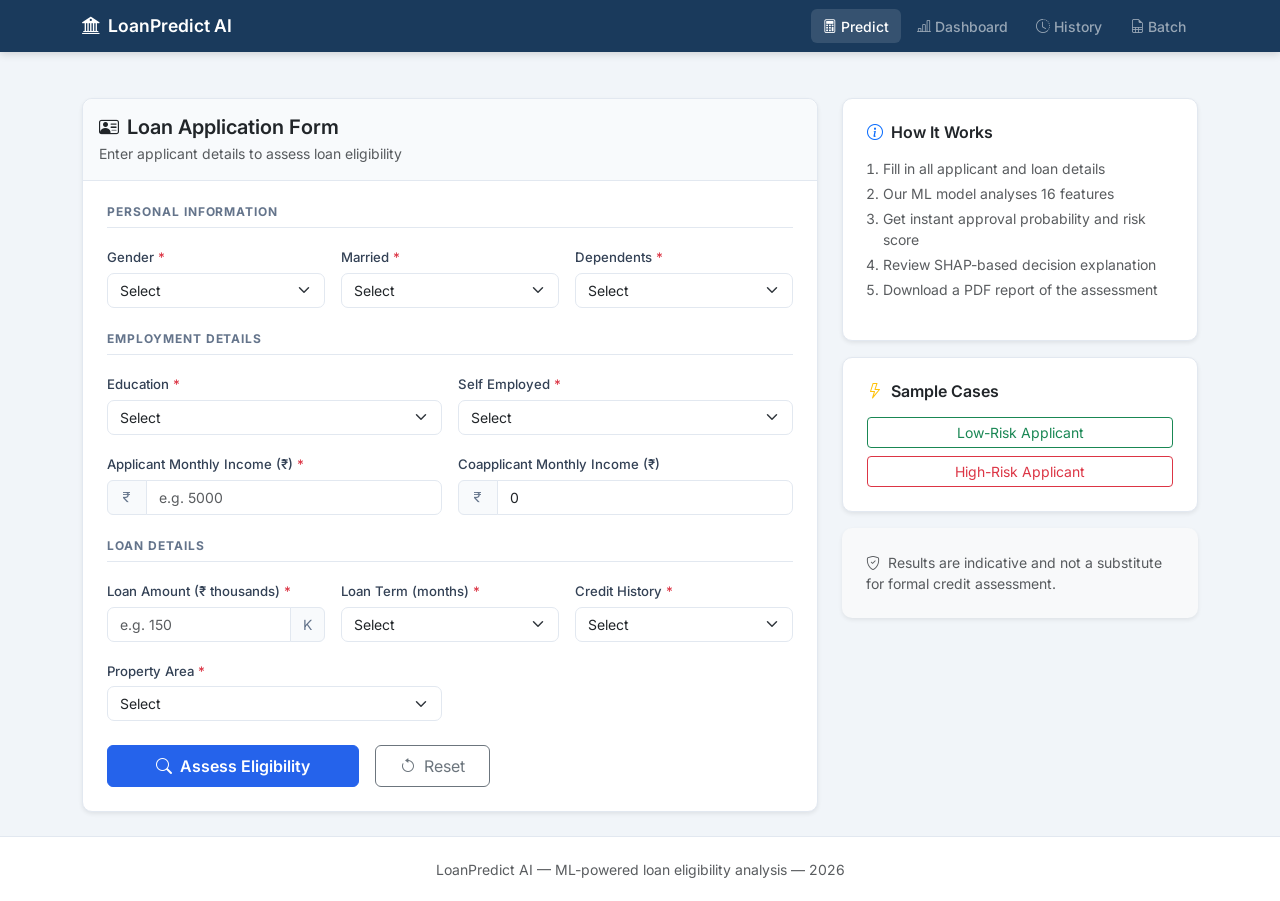
==== frontend/index.html @ b9962c77 "Initial production ML project: Loan Default Prediction - 8-model ML pipeline (LR, DT, RF, KNN, SVM, " ====
<!DOCTYPE html>
<html lang="en">
<head>
  <meta charset="UTF-8" />
  <meta name="viewport" content="width=device-width, initial-scale=1.0" />
  <title>Predict Loan Eligibility — LoanPredict AI</title>
  <link rel="stylesheet" href="https://cdn.jsdelivr.net/npm/bootstrap@5.3.3/dist/css/bootstrap.min.css" />
  <link rel="stylesheet" href="https://cdn.jsdelivr.net/npm/bootstrap-icons@1.11.3/font/bootstrap-icons.min.css" />
  <link href="https://fonts.googleapis.com/css2?family=Inter:wght@300;400;500;600;700&display=swap" rel="stylesheet" />
  <link rel="stylesheet" href="css/style.css" />
</head>
<body>

<nav class="navbar navbar-expand-lg navbar-dark fixed-top" id="mainNav">
  <div class="container">
    <a class="navbar-brand fw-600 d-flex align-items-center gap-2" href="index.html">
      <i class="bi bi-bank2"></i> LoanPredict AI
    </a>
    <button class="navbar-toggler border-0" type="button" data-bs-toggle="collapse" data-bs-target="#nav">
      <span class="navbar-toggler-icon"></span>
    </button>
    <div class="collapse navbar-collapse" id="nav">
      <ul class="navbar-nav ms-auto gap-lg-1">
        <li class="nav-item"><a class="nav-link active" href="index.html"><i class="bi bi-calculator me-1"></i>Predict</a></li>
        <li class="nav-item"><a class="nav-link" href="dashboard.html"><i class="bi bi-bar-chart-line me-1"></i>Dashboard</a></li>
        <li class="nav-item"><a class="nav-link" href="history.html"><i class="bi bi-clock-history me-1"></i>History</a></li>
        <li class="nav-item"><a class="nav-link" href="batch.html"><i class="bi bi-file-earmark-spreadsheet me-1"></i>Batch</a></li>
      </ul>
    </div>
  </div>
</nav>

<main class="main-content">
  <div class="container py-4">
    <div id="alertBox"></div>

    <div class="row g-4">
      <div class="col-lg-8">
        <div class="card shadow-sm">
          <div class="card-header py-3">
            <h5 class="mb-0 fw-600"><i class="bi bi-person-vcard me-2"></i>Loan Application Form</h5>
            <p class="text-muted small mb-0 mt-1">Enter applicant details to assess loan eligibility</p>
          </div>
          <div class="card-body p-4">
            <form id="predictionForm" novalidate>
              <h6 class="section-label">Personal Information</h6>
              <div class="row g-3 mb-4">
                <div class="col-md-4">
                  <label class="form-label">Gender <span class="text-danger">*</span></label>
                  <select name="gender" class="form-select" required>
                    <option value="" disabled selected>Select</option>
                    <option value="Male">Male</option>
                    <option value="Female">Female</option>
                  </select>
                </div>
                <div class="col-md-4">
                  <label class="form-label">Married <span class="text-danger">*</span></label>
                  <select name="married" class="form-select" required>
                    <option value="" disabled selected>Select</option>
                    <option value="Yes">Yes</option>
                    <option value="No">No</option>
                  </select>
                </div>
                <div class="col-md-4">
                  <label class="form-label">Dependents <span class="text-danger">*</span></label>
                  <select name="dependents" class="form-select" required>
                    <option value="" disabled selected>Select</option>
                    <option value="0">0</option>
                    <option value="1">1</option>
                    <option value="2">2</option>
                    <option value="3">3+</option>
                  </select>
                </div>
              </div>

              <h6 class="section-label">Employment Details</h6>
              <div class="row g-3 mb-4">
                <div class="col-md-6">
                  <label class="form-label">Education <span class="text-danger">*</span></label>
                  <select name="education" class="form-select" required>
                    <option value="" disabled selected>Select</option>
                    <option value="Graduate">Graduate</option>
                    <option value="Not Graduate">Not Graduate</option>
                  </select>
                </div>
                <div class="col-md-6">
                  <label class="form-label">Self Employed <span class="text-danger">*</span></label>
                  <select name="self_employed" class="form-select" required>
                    <option value="" disabled selected>Select</option>
                    <option value="Yes">Yes</option>
                    <option value="No">No</option>
                  </select>
                </div>
                <div class="col-md-6">
                  <label class="form-label">Applicant Monthly Income (₹) <span class="text-danger">*</span></label>
                  <div class="input-group">
                    <span class="input-group-text"><i class="bi bi-currency-rupee"></i></span>
                    <input type="number" name="applicant_income" class="form-control" min="0" step="1" placeholder="e.g. 5000" required />
                  </div>
                </div>
                <div class="col-md-6">
                  <label class="form-label">Coapplicant Monthly Income (₹)</label>
                  <div class="input-group">
                    <span class="input-group-text"><i class="bi bi-currency-rupee"></i></span>
                    <input type="number" name="coapplicant_income" class="form-control" min="0" step="1" value="0" />
                  </div>
                </div>
              </div>

              <h6 class="section-label">Loan Details</h6>
              <div class="row g-3 mb-4">
                <div class="col-md-4">
                  <label class="form-label">Loan Amount (₹ thousands) <span class="text-danger">*</span></label>
                  <div class="input-group">
                    <input type="number" name="loan_amount" class="form-control" min="1" step="1" placeholder="e.g. 150" required />
                    <span class="input-group-text">K</span>
                  </div>
                </div>
                <div class="col-md-4">
                  <label class="form-label">Loan Term (months) <span class="text-danger">*</span></label>
                  <select name="loan_amount_term" class="form-select" required>
                    <option value="" disabled selected>Select</option>
                    <option value="360">360 (30 yrs)</option>
                    <option value="300">300 (25 yrs)</option>
                    <option value="240">240 (20 yrs)</option>
                    <option value="180">180 (15 yrs)</option>
                    <option value="120">120 (10 yrs)</option>
                    <option value="84">84 (7 yrs)</option>
                    <option value="60">60 (5 yrs)</option>
                    <option value="36">36 (3 yrs)</option>
                  </select>
                </div>
                <div class="col-md-4">
                  <label class="form-label">Credit History <span class="text-danger">*</span></label>
                  <select name="credit_history" class="form-select" required>
                    <option value="" disabled selected>Select</option>
                    <option value="1">Good (1)</option>
                    <option value="0">Bad / None (0)</option>
                  </select>
                </div>
                <div class="col-md-6">
                  <label class="form-label">Property Area <span class="text-danger">*</span></label>
                  <select name="property_area" class="form-select" required>
                    <option value="" disabled selected>Select</option>
                    <option value="Urban">Urban</option>
                    <option value="Semiurban">Semiurban</option>
                    <option value="Rural">Rural</option>
                  </select>
                </div>
              </div>

              <div class="d-flex gap-3 mt-2">
                <button type="submit" class="btn btn-primary px-5 py-2 fw-600" id="submitBtn">
                  <span id="submitText"><i class="bi bi-search me-2"></i>Assess Eligibility</span>
                  <span id="submitSpinner" class="d-none">
                    <span class="spinner-border spinner-border-sm me-2"></span>Analysing...
                  </span>
                </button>
                <button type="reset" class="btn btn-outline-secondary px-4">
                  <i class="bi bi-arrow-counterclockwise me-2"></i>Reset
                </button>
              </div>
            </form>
          </div>
        </div>
      </div>

      <div class="col-lg-4">
        <div class="card shadow-sm mb-3">
          <div class="card-body p-4">
            <h6 class="fw-600 mb-3"><i class="bi bi-info-circle text-primary me-2"></i>How It Works</h6>
            <ol class="small text-muted ps-3">
              <li class="mb-1">Fill in all applicant and loan details</li>
              <li class="mb-1">Our ML model analyses 16 features</li>
              <li class="mb-1">Get instant approval probability and risk score</li>
              <li class="mb-1">Review SHAP-based decision explanation</li>
              <li class="mb-1">Download a PDF report of the assessment</li>
            </ol>
          </div>
        </div>
        <div class="card shadow-sm mb-3">
          <div class="card-body p-4">
            <h6 class="fw-600 mb-3"><i class="bi bi-lightning text-warning me-2"></i>Sample Cases</h6>
            <div class="d-grid gap-2">
              <button class="btn btn-outline-success btn-sm" onclick="fillSample('good')">Low-Risk Applicant</button>
              <button class="btn btn-outline-danger btn-sm" onclick="fillSample('risky')">High-Risk Applicant</button>
            </div>
          </div>
        </div>
        <div class="card shadow-sm border-0 bg-light">
          <div class="card-body p-4">
            <p class="small text-muted mb-0">
              <i class="bi bi-shield-check me-1"></i>
              Results are indicative and not a substitute for formal credit assessment.
            </p>
          </div>
        </div>
      </div>
    </div>
  </div>
</main>

<footer class="site-footer mt-auto">
  <div class="container text-center">
    <small class="text-muted">LoanPredict AI &mdash; ML-powered loan eligibility analysis &mdash; <span id="yr"></span></small>
  </div>
</footer>

<div id="toast-container"></div>

<script src="https://cdn.jsdelivr.net/npm/bootstrap@5.3.3/dist/js/bootstrap.bundle.min.js"></script>
<script src="js/config.js"></script>
<script src="js/api.js"></script>
<script>
document.getElementById("yr").textContent = new Date().getFullYear();

const samples = {
  good: { gender:"Male", married:"Yes", dependents:"1", education:"Graduate", self_employed:"No",
          applicant_income:"8000", coapplicant_income:"3000", loan_amount:"120", loan_amount_term:"360", credit_history:"1", property_area:"Semiurban" },
  risky: { gender:"Female", married:"No", dependents:"3", education:"Not Graduate", self_employed:"Yes",
           applicant_income:"2500", coapplicant_income:"0", loan_amount:"200", loan_amount_term:"360", credit_history:"0", property_area:"Rural" }
};

function fillSample(type) {
  const s = samples[type];
  const form = document.getElementById("predictionForm");
  Object.entries(s).forEach(([k, v]) => { const el = form.querySelector(`[name="${k}"]`); if (el) el.value = v; });
}

function showToast(msg, isError = false) {
  const c = document.getElementById("toast-container");
  const d = document.createElement("div");
  d.className = "toast-msg" + (isError ? " toast-error" : "");
  d.textContent = msg;
  c.appendChild(d);
  setTimeout(() => d.remove(), 4000);
}

document.getElementById("predictionForm").addEventListener("submit", async function (e) {
  e.preventDefault();
  if (!this.checkValidity()) { this.classList.add("was-validated"); return; }

  const btn = document.getElementById("submitBtn");
  document.getElementById("submitText").classList.add("d-none");
  document.getElementById("submitSpinner").classList.remove("d-none");
  btn.disabled = true;

  const fd = new FormData(this);
  const payload = {};
  fd.forEach((v, k) => {
    const numeric = ["applicant_income","coapplicant_income","loan_amount","loan_amount_term","credit_history"];
    payload[k] = numeric.includes(k) ? parseFloat(v) : v;
  });
  payload.dependents = String(payload.dependents).replace("+", "");

  try {
    const result = await API.predict(payload);
    window.location.href = `result.html?id=${result.id}`;
  } catch (err) {
    showToast(err.message || "Prediction failed. Check if the API is running.", true);
    document.getElementById("submitText").classList.remove("d-none");
    document.getElementById("submitSpinner").classList.add("d-none");
    btn.disabled = false;
  }
});

document.querySelectorAll("input[type=number]").forEach(el => {
  el.addEventListener("wheel", e => e.preventDefault());
  el.addEventListener("keydown", e => { if (["e","E","+","-"].includes(e.key)) e.preventDefault(); });
});
</script>
</body>
</html>
---- frontend/css/style.css ----
:root {
  --primary: #1a3a5c;
  --primary-light: #2563eb;
  --bg: #f1f5f9;
  --border: #e2e8f0;
  --text: #1e293b;
  --text-muted: #64748b;
  --font: "Inter", system-ui, sans-serif;
}

* { box-sizing: border-box; }

body {
  font-family: var(--font);
  background-color: var(--bg);
  color: var(--text);
  min-height: 100vh;
  display: flex;
  flex-direction: column;
}

#mainNav {
  background-color: var(--primary);
  box-shadow: 0 2px 8px rgba(0,0,0,0.15);
}

.navbar-brand { font-size: 1.1rem; }

.nav-link {
  font-size: 0.875rem;
  font-weight: 500;
  padding: 0.4rem 0.75rem !important;
  border-radius: 6px;
  transition: background 0.15s;
}
.nav-link:hover, .nav-link.active { background-color: rgba(255,255,255,0.12); }

.main-content { flex: 1; padding-top: 74px; }

.site-footer {
  padding: 1.25rem 0;
  border-top: 1px solid var(--border);
  background: #fff;
}

.card { border: 1px solid var(--border); border-radius: 10px; }
.card-header {
  background: #f8fafc;
  border-bottom: 1px solid var(--border);
  border-radius: 10px 10px 0 0 !important;
}

.fw-500 { font-weight: 500; }
.fw-600 { font-weight: 600; }
.fw-700 { font-weight: 700; }
.font-mono { font-family: "SFMono-Regular", Consolas, monospace; }

.section-label {
  font-size: 0.75rem;
  font-weight: 700;
  text-transform: uppercase;
  letter-spacing: 0.08em;
  color: var(--text-muted);
  padding-bottom: 0.5rem;
  border-bottom: 1px solid var(--border);
  margin-bottom: 1rem;
}

.form-label { font-size: 0.825rem; font-weight: 500; color: #334155; margin-bottom: 0.3rem; }
.form-control, .form-select { border-radius: 7px; border-color: var(--border); font-size: 0.875rem; }
.form-control:focus, .form-select:focus { border-color: var(--primary-light); box-shadow: 0 0 0 3px rgba(37,99,235,0.12); }
.input-group-text { background: #f8fafc; border-color: var(--border); font-size: 0.875rem; color: var(--text-muted); }

.btn-primary { background-color: var(--primary-light); border-color: var(--primary-light); }
.btn-primary:hover { background-color: #1d4ed8; border-color: #1d4ed8; }
.btn-xs { padding: 0.2rem 0.45rem; font-size: 0.75rem; border-radius: 5px; }

.result-banner { border-radius: 12px; padding: 1.5rem 2rem; color: #fff; }
.result-approved { background: linear-gradient(135deg, #15803d, #16a34a); }
.result-rejected { background: linear-gradient(135deg, #b91c1c, #dc2626); }
.result-icon { font-size: 2.5rem; line-height: 1; }
.result-label { font-size: 0.75rem; font-weight: 600; text-transform: uppercase; letter-spacing: 0.08em; opacity: 0.8; }
.result-value { font-size: 2rem; font-weight: 700; line-height: 1.1; }

.prob-ring-wrap { position: relative; width: 160px; height: 160px; margin: 0 auto; }
.prob-ring-center { position: absolute; inset: 0; display: flex; align-items: center; justify-content: center; }
.prob-big { font-size: 1.75rem; font-weight: 700; line-height: 1; }

.metric-label { font-size: 0.75rem; font-weight: 700; text-transform: uppercase; letter-spacing: 0.07em; color: var(--text-muted); }

.risk-gauge { position: relative; height: 12px; background: #e2e8f0; border-radius: 99px; margin: 1rem 0 0.5rem; }
.risk-gauge-fill { height: 100%; border-radius: 99px; transition: width 0.8s ease; }
.risk-gauge-label { margin-top: 0.75rem; text-align: center; }
.risk-number { font-size: 2.25rem; font-weight: 700; }
.risk-unit { font-size: 0.85rem; color: var(--text-muted); margin-left: 2px; }

.risk-badge-low   { background: #dcfce7; color: #15803d; border-radius: 6px; }
.risk-badge-medium { background: #fef3c7; color: #b45309; border-radius: 6px; }
.risk-badge-high  { background: #fee2e2; color: #b91c1c; border-radius: 6px; }

.detail-item {
  background: #f8fafc; border: 1px solid var(--border); border-radius: 7px;
  padding: 0.6rem 0.875rem; display: flex; flex-direction: column;
}
.detail-label { font-size: 0.7rem; font-weight: 600; text-transform: uppercase; letter-spacing: 0.06em; color: var(--text-muted); margin-bottom: 2px; }
.detail-val { font-size: 0.875rem; font-weight: 500; }

.kpi-value { font-size: 1.6rem; font-weight: 700; line-height: 1; }
.kpi-label { font-size: 0.7rem; font-weight: 600; text-transform: uppercase; letter-spacing: 0.06em; color: var(--text-muted); margin-top: 4px; }
.kpi-sub { font-size: 0.65rem; color: var(--text-muted); margin-top: 2px; }

.upload-zone {
  border: 2px dashed var(--border); border-radius: 10px;
  padding: 2rem; text-align: center; cursor: pointer;
  transition: border-color 0.2s, background 0.2s;
}
.upload-zone:hover, .upload-zone-hover { border-color: var(--primary-light); background: #eff6ff; }
.upload-zone-active { border-color: #16a34a; background: #f0fdf4; }

.table th { font-size: 0.75rem; font-weight: 600; text-transform: uppercase; letter-spacing: 0.05em; white-space: nowrap; }
.table td { vertical-align: middle; }

.alert { border-radius: 8px; font-size: 0.875rem; }
code { background: #f1f5f9; padding: 0.15em 0.4em; border-radius: 4px; font-size: 0.825em; color: #0f172a; }

#toast-container { position: fixed; bottom: 1.5rem; right: 1.5rem; z-index: 9999; display: flex; flex-direction: column; gap: 0.5rem; }
.toast-msg { background: #1e293b; color: #fff; padding: 0.75rem 1.25rem; border-radius: 8px; font-size: 0.85rem; box-shadow: 0 4px 12px rgba(0,0,0,0.2); }
.toast-error { background: #b91c1c; }

@media (max-width: 768px) {
  .result-value { font-size: 1.5rem; }
  .result-banner { padding: 1rem 1.25rem; }
  .kpi-value { font-size: 1.3rem; }
}
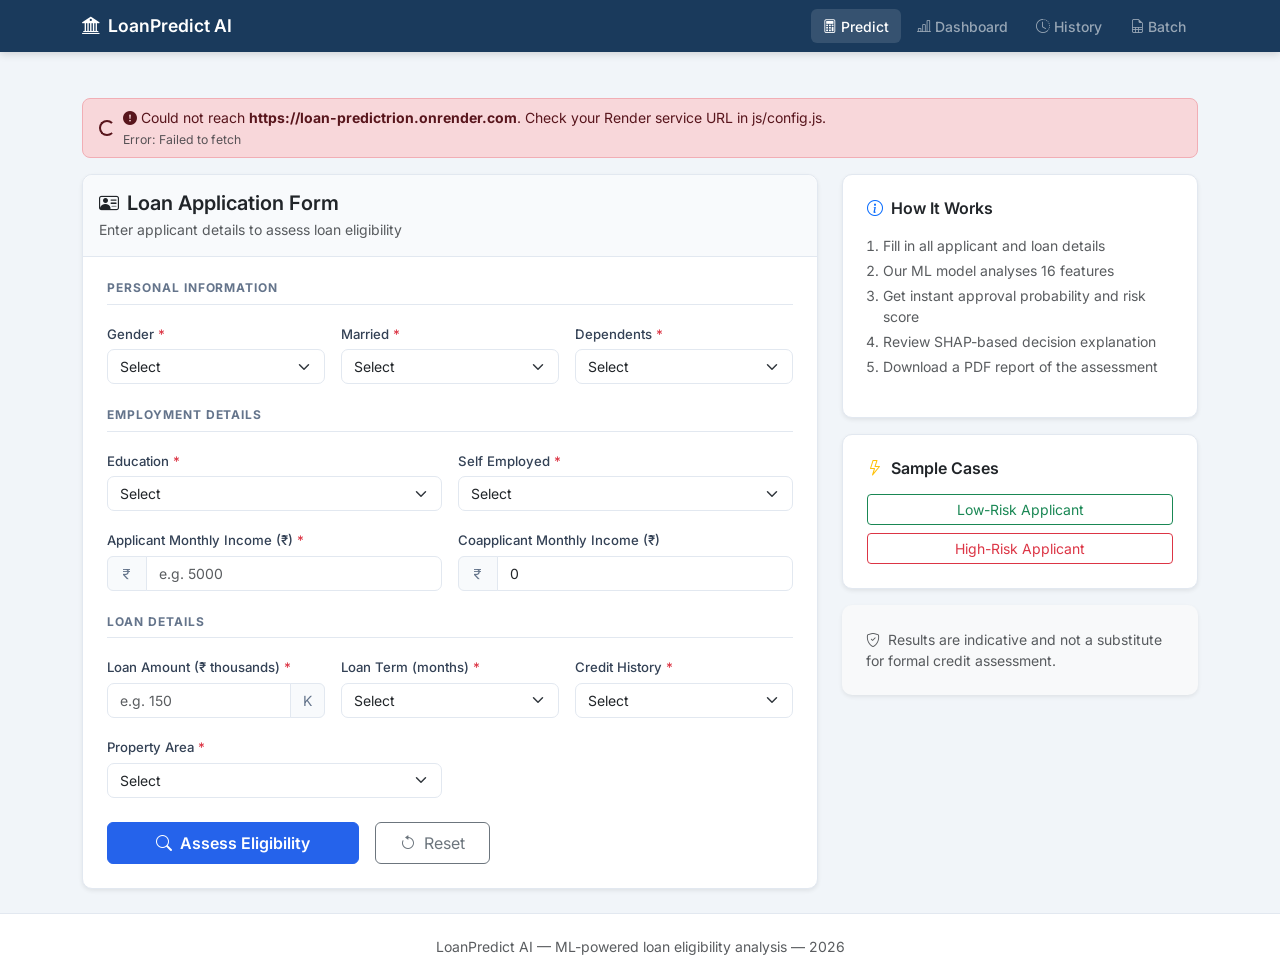
==== commit 5d92ec70: "Fix Render URL and add API status banner with model-loaded check - config.js: correct Render URL to " ====
--- a/frontend/index.html
+++ b/frontend/index.html
@@ -33,6 +33,10 @@
 <main class="main-content">
   <div class="container py-4">
     <div id="alertBox"></div>
+    <div id="apiStatusBar" class="alert alert-warning d-flex align-items-center gap-2 py-2 mb-3" role="alert">
+      <span class="spinner-border spinner-border-sm flex-shrink-0"></span>
+      <span id="apiStatusMsg">Connecting to API at <strong id="apiUrlDisplay"></strong>…</span>
+    </div>
 
     <div class="row g-4">
       <div class="col-lg-8">
@@ -213,18 +217,65 @@
 <script src="js/api.js"></script>
 <script>
 document.getElementById("yr").textContent = new Date().getFullYear();
-
+document.getElementById("apiUrlDisplay").textContent = CONFIG.API_URL;
+
+// ── API status check (also warms up the Render instance) ──────────────
+const statusBar = document.getElementById("apiStatusBar");
+const statusMsg  = document.getElementById("apiStatusMsg");
+
+(async function checkApi() {
+  try {
+    const controller = new AbortController();
+    const t = setTimeout(() => controller.abort(), 70000);
+    const r = await fetch(CONFIG.API_URL + "/api/health", { signal: controller.signal });
+    clearTimeout(t);
+    if (r.ok) {
+      const d = await r.json();
+      if (!d.model_loaded) {
+        statusBar.className = "alert alert-warning d-flex align-items-center gap-2 py-2 mb-3";
+        statusMsg.innerHTML = `<i class="bi bi-exclamation-triangle-fill"></i>
+          API is reachable but <strong>no model is loaded</strong>.
+          Go to your Render dashboard → Build &amp; Deploy → set Build Command to
+          <code>pip install -r requirements.txt &amp;&amp; python train.py</code>
+          then click <strong>Manual Deploy</strong>.`;
+      } else {
+        statusBar.className = "alert alert-success d-flex align-items-center gap-2 py-2 mb-3";
+        statusMsg.innerHTML = `<i class="bi bi-check-circle-fill"></i>
+          API connected &mdash; model: <strong>${d.model}</strong>`;
+      }
+    } else {
+      throw new Error(`HTTP ${r.status} from ${CONFIG.API_URL}`);
+    }
+  } catch (e) {
+    statusBar.className = "alert alert-danger d-flex align-items-center gap-2 py-2 mb-3";
+    const hint = e.name === "AbortError"
+      ? "Timed out waiting for server. It may still be starting — wait 30 s then refresh."
+      : `Could not reach <strong>${CONFIG.API_URL}</strong>. Check your Render service URL in js/config.js.`;
+    statusMsg.innerHTML = `<i class="bi bi-exclamation-circle-fill"></i> ${hint}<br>
+      <small class="text-muted">Error: ${e.message}</small>`;
+  }
+})();
+
+// ── Sample data ────────────────────────────────────────────────────────
 const samples = {
-  good: { gender:"Male", married:"Yes", dependents:"1", education:"Graduate", self_employed:"No",
-          applicant_income:"8000", coapplicant_income:"3000", loan_amount:"120", loan_amount_term:"360", credit_history:"1", property_area:"Semiurban" },
-  risky: { gender:"Female", married:"No", dependents:"3", education:"Not Graduate", self_employed:"Yes",
-           applicant_income:"2500", coapplicant_income:"0", loan_amount:"200", loan_amount_term:"360", credit_history:"0", property_area:"Rural" }
+  good:  { gender:"Male",   married:"Yes", dependents:"1", education:"Graduate",     self_employed:"No",
+           applicant_income:"8000", coapplicant_income:"3000", loan_amount:"120", loan_amount_term:"360", credit_history:"1", property_area:"Semiurban" },
+  risky: { gender:"Female", married:"No",  dependents:"3", education:"Not Graduate", self_employed:"Yes",
+           applicant_income:"2500", coapplicant_income:"0",    loan_amount:"200", loan_amount_term:"360", credit_history:"0", property_area:"Rural"     }
 };
 
 function fillSample(type) {
   const s = samples[type];
   const form = document.getElementById("predictionForm");
   Object.entries(s).forEach(([k, v]) => { const el = form.querySelector(`[name="${k}"]`); if (el) el.value = v; });
+}
+
+function showError(msg) {
+  document.getElementById("alertBox").innerHTML =
+    `<div class="alert alert-danger alert-dismissible mb-3" role="alert">
+       <i class="bi bi-exclamation-circle me-2"></i>${msg}
+       <button type="button" class="btn-close" data-bs-dismiss="alert"></button>
+     </div>`;
 }
 
 function showToast(msg, isError = false) {
@@ -236,14 +287,23 @@
   setTimeout(() => d.remove(), 4000);
 }
 
+// ── Form submission ────────────────────────────────────────────────────
 document.getElementById("predictionForm").addEventListener("submit", async function (e) {
   e.preventDefault();
   if (!this.checkValidity()) { this.classList.add("was-validated"); return; }
 
-  const btn = document.getElementById("submitBtn");
+  document.getElementById("alertBox").innerHTML = "";
+  const btn       = document.getElementById("submitBtn");
+  const spinnerEl = document.getElementById("submitSpinner");
   document.getElementById("submitText").classList.add("d-none");
-  document.getElementById("submitSpinner").classList.remove("d-none");
+  spinnerEl.classList.remove("d-none");
+  spinnerEl.innerHTML = '<span class="spinner-border spinner-border-sm me-2"></span>Analysing…';
   btn.disabled = true;
+
+  const slowTimer = setTimeout(() => {
+    spinnerEl.innerHTML =
+      '<span class="spinner-border spinner-border-sm me-2"></span>Server waking up — please wait…';
+  }, 5000);
 
   const fd = new FormData(this);
   const payload = {};
@@ -257,10 +317,12 @@
     const result = await API.predict(payload);
     window.location.href = `result.html?id=${result.id}`;
   } catch (err) {
-    showToast(err.message || "Prediction failed. Check if the API is running.", true);
+    showError(err.message || "Prediction failed. Please try again.");
     document.getElementById("submitText").classList.remove("d-none");
-    document.getElementById("submitSpinner").classList.add("d-none");
+    spinnerEl.classList.add("d-none");
     btn.disabled = false;
+  } finally {
+    clearTimeout(slowTimer);
   }
 });
 
